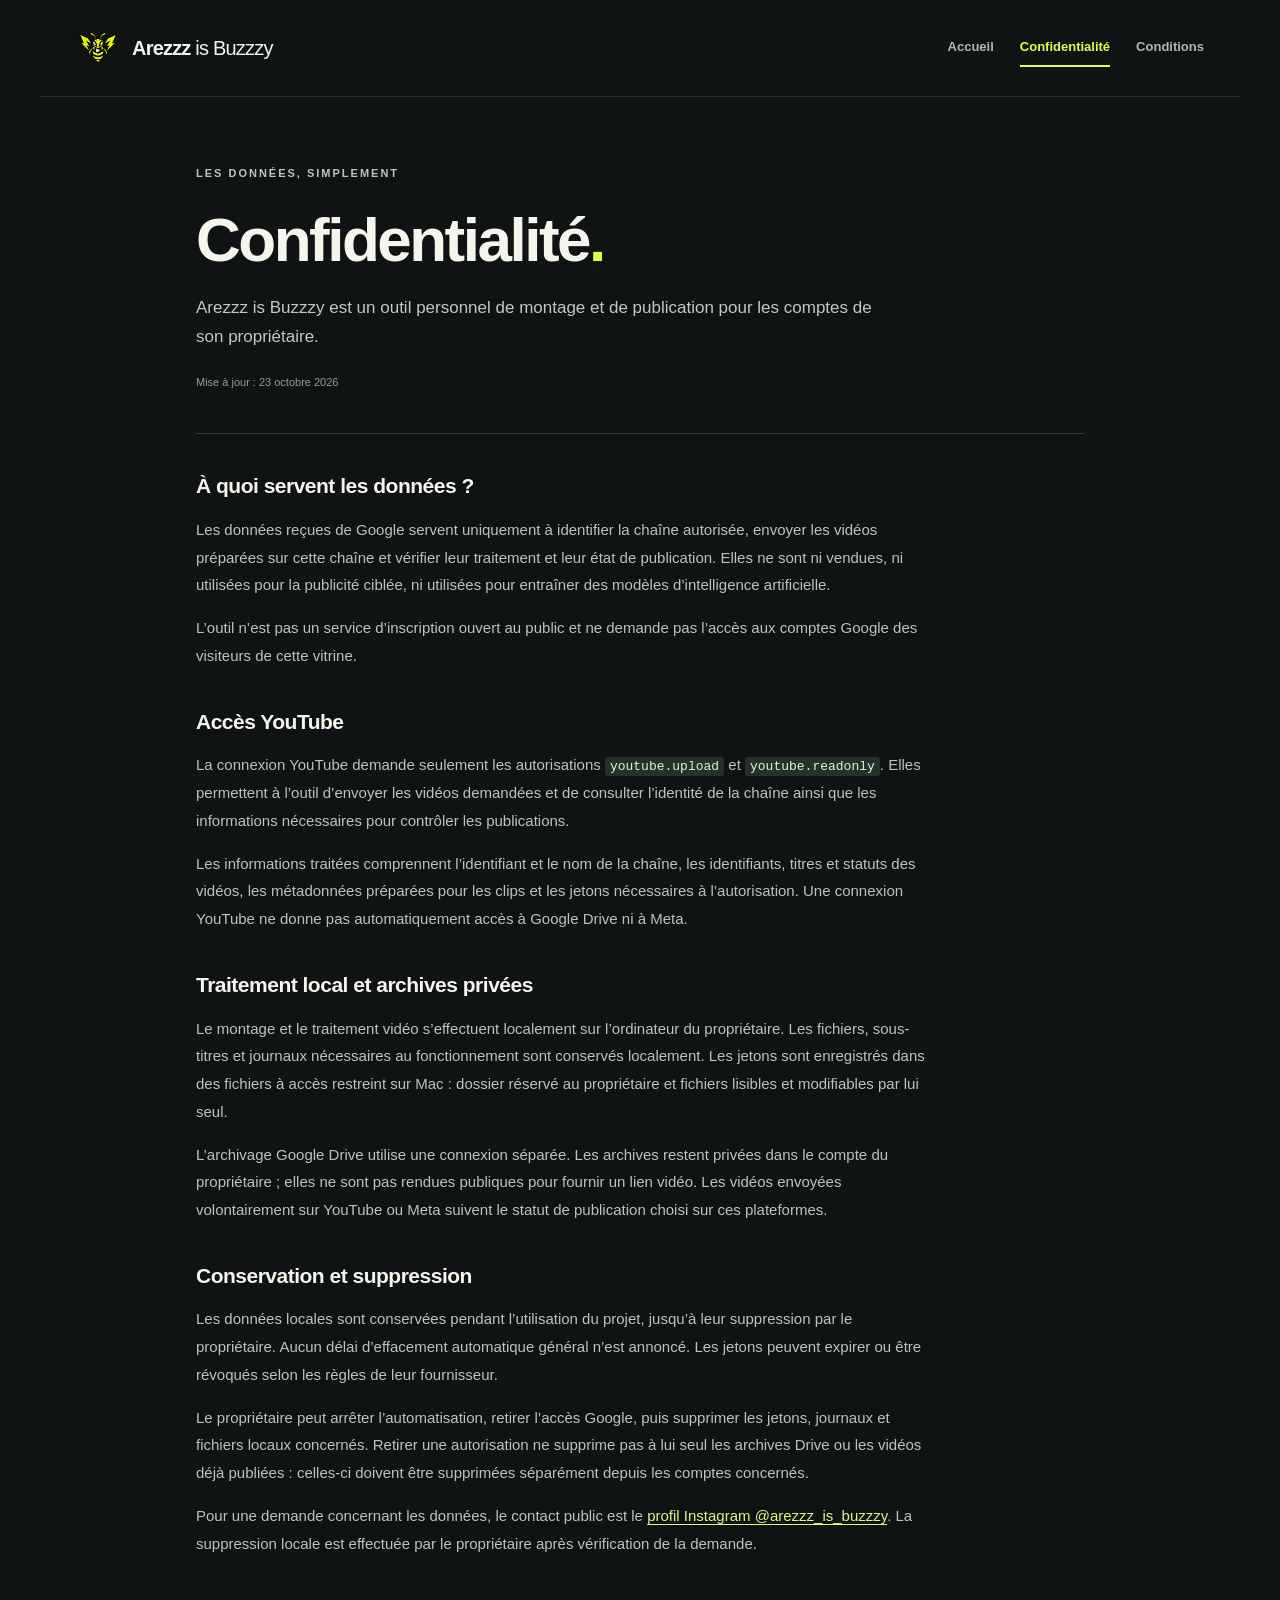
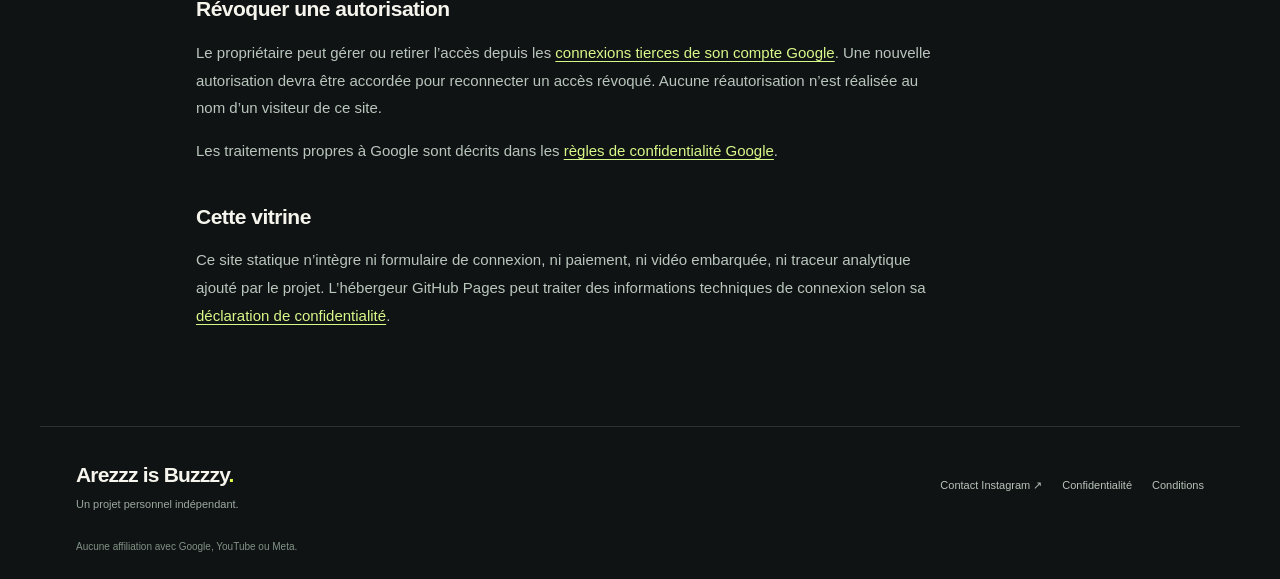
==== privacy.html @ 7836d9ff "Publier la vitrine personnelle et les pages de confidentialité Arezzz is Buzzzy" ====
<!doctype html>
<html lang="fr"><head><meta charset="utf-8"><meta name="viewport" content="width=device-width,initial-scale=1"><meta name="color-scheme" content="dark"><meta name="theme-color" content="#101313"><title>Confidentialité — Arezzz is Buzzzy</title><meta name="description" content="Utilisation des données, accès YouTube limités, traitement local et archives Drive privées."><link rel="canonical" href="https://imothepe-arezz.github.io/privacy.html"><link rel="icon" type="image/png" href="bee.png"><link rel="stylesheet" href="styles.css"><meta property="og:title" content="Confidentialité — Arezzz is Buzzzy"><meta property="og:description" content="Utilisation des données, accès YouTube limités, traitement local et archives Drive privées."><meta property="og:type" content="website"><meta property="og:url" content="https://imothepe-arezz.github.io/privacy.html">
<!-- google-site-verification : ajouter ici uniquement la balise officielle attribuée à ce site. -->
</head><body><a class="skip-link" href="#main">Aller au contenu</a>
<header class="site-header"><a class="brand" href="index.html" aria-label="Arezzz is Buzzzy — accueil"><img src="bee.png" alt="" width="44" height="44"><span>Arezzz <span class="brand-light">is Buzzzy</span></span></a><nav aria-label="Navigation principale"><a href="index.html">Accueil</a><a href="privacy.html" aria-current="page">Confidentialité</a><a href="terms.html">Conditions</a></nav></header><main id="main" class="document"><div class="document-heading"><p class="eyebrow">Les données, simplement</p><h1>Confidentialité<span class="dot">.</span></h1><p class="document-intro">Arezzz is Buzzzy est un outil personnel de montage et de publication pour les comptes de son propriétaire.</p><p class="updated">Mise à jour : 23 octobre 2026</p></div>
<div class="document-body"><section><h2>À quoi servent les données ?</h2><p>Les données reçues de Google servent uniquement à identifier la chaîne autorisée, envoyer les vidéos préparées sur cette chaîne et vérifier leur traitement et leur état de publication. Elles ne sont ni vendues, ni utilisées pour la publicité ciblée, ni utilisées pour entraîner des modèles d’intelligence artificielle.</p><p>L’outil n’est pas un service d’inscription ouvert au public et ne demande pas l’accès aux comptes Google des visiteurs de cette vitrine.</p></section>
<section><h2>Accès YouTube</h2><p>La connexion YouTube demande seulement les autorisations <code>youtube.upload</code> et <code>youtube.readonly</code>. Elles permettent à l’outil d’envoyer les vidéos demandées et de consulter l’identité de la chaîne ainsi que les informations nécessaires pour contrôler les publications.</p><p>Les informations traitées comprennent l’identifiant et le nom de la chaîne, les identifiants, titres et statuts des vidéos, les métadonnées préparées pour les clips et les jetons nécessaires à l’autorisation. Une connexion YouTube ne donne pas automatiquement accès à Google Drive ni à Meta.</p></section>
<section><h2>Traitement local et archives privées</h2><p>Le montage et le traitement vidéo s’effectuent localement sur l’ordinateur du propriétaire. Les fichiers, sous-titres et journaux nécessaires au fonctionnement sont conservés localement. Les jetons sont enregistrés dans des fichiers à accès restreint sur Mac : dossier réservé au propriétaire et fichiers lisibles et modifiables par lui seul.</p><p>L’archivage Google Drive utilise une connexion séparée. Les archives restent privées dans le compte du propriétaire ; elles ne sont pas rendues publiques pour fournir un lien vidéo. Les vidéos envoyées volontairement sur YouTube ou Meta suivent le statut de publication choisi sur ces plateformes.</p></section>
<section><h2>Conservation et suppression</h2><p>Les données locales sont conservées pendant l’utilisation du projet, jusqu’à leur suppression par le propriétaire. Aucun délai d’effacement automatique général n’est annoncé. Les jetons peuvent expirer ou être révoqués selon les règles de leur fournisseur.</p><p>Le propriétaire peut arrêter l’automatisation, retirer l’accès Google, puis supprimer les jetons, journaux et fichiers locaux concernés. Retirer une autorisation ne supprime pas à lui seul les archives Drive ou les vidéos déjà publiées : celles-ci doivent être supprimées séparément depuis les comptes concernés.</p><p>Pour une demande concernant les données, le contact public est le <a href="https://www.instagram.com/arezzz_is_buzzzy/" target="_blank" rel="noopener noreferrer">profil Instagram @arezzz_is_buzzzy</a>. La suppression locale est effectuée par le propriétaire après vérification de la demande.</p></section>
<section><h2>Révoquer une autorisation</h2><p>Le propriétaire peut gérer ou retirer l’accès depuis les <a href="https://myaccount.google.com/connections" target="_blank" rel="noopener noreferrer">connexions tierces de son compte Google</a>. Une nouvelle autorisation devra être accordée pour reconnecter un accès révoqué. Aucune réautorisation n’est réalisée au nom d’un visiteur de ce site.</p><p>Les traitements propres à Google sont décrits dans les <a href="https://policies.google.com/privacy" target="_blank" rel="noopener noreferrer">règles de confidentialité Google</a>.</p></section>
<section><h2>Cette vitrine</h2><p>Ce site statique n’intègre ni formulaire de connexion, ni paiement, ni vidéo embarquée, ni traceur analytique ajouté par le projet. L’hébergeur GitHub Pages peut traiter des informations techniques de connexion selon sa <a href="https://docs.github.com/en/site-policy/privacy-policies/github-general-privacy-statement" target="_blank" rel="noopener noreferrer">déclaration de confidentialité</a>.</p></section></div></main><footer class="site-footer"><div><a class="footer-brand" href="index.html">Arezzz is Buzzzy<span class="dot">.</span></a><p>Un projet personnel indépendant.</p></div><div class="footer-links"><a href="https://www.instagram.com/arezzz_is_buzzzy/" target="_blank" rel="noopener noreferrer">Contact Instagram ↗</a><a href="privacy.html">Confidentialité</a><a href="terms.html">Conditions</a></div><p class="fine-print">Aucune affiliation avec Google, YouTube ou Meta.</p></footer></body></html>
---- styles.css ----
*{box-sizing:border-box}html{scroll-behavior:smooth}body{margin:0;background:#101313;color:#f5f5ed;font-family:-apple-system,BlinkMacSystemFont,"Segoe UI",Arial,sans-serif;font-size:16px;line-height:1.55}a{color:inherit;text-decoration:none}a:focus-visible{outline:3px solid #8eece6;outline-offset:5px;border-radius:3px}img{max-width:100%;display:block}.skip-link{position:absolute;top:-100px;left:20px;background:#e2ff4b;color:#101313;padding:10px 16px;z-index:5}.skip-link:focus{top:12px}.site-header{max-width:1200px;margin:auto;padding:26px 36px;display:flex;align-items:center;justify-content:space-between;gap:24px;border-bottom:1px solid #2b3030}.brand{display:flex;align-items:center;gap:12px;font-size:20px;font-weight:800;letter-spacing:-.8px;white-space:nowrap}.brand img{width:44px;height:44px;object-fit:contain}.brand-light{font-weight:500}.site-header nav{display:flex;gap:26px;font-size:13px;font-weight:600;color:#aeb8b6}.site-header nav a{padding:8px 0}.site-header nav a:hover,.site-header nav a[aria-current]{color:#e2ff4b}.site-header nav a[aria-current]{border-bottom:2px solid #e2ff4b}main{max-width:1200px;margin:auto;padding:0 36px}.hero{display:grid;grid-template-columns:1.2fr 1fr;align-items:center;gap:30px;padding:76px 0 64px;min-height:590px}.eyebrow{font-size:11px;letter-spacing:2px;text-transform:uppercase;font-weight:700;color:#b9c8c1;margin:0 0 23px}.eyebrow>span{display:inline-block;width:7px;height:7px;background:#e2ff4b;border-radius:50%;margin-right:8px;box-shadow:0 0 18px #b5cc334d}h1,h2,p{margin-top:0}.hero h1{font-size:clamp(42px,5.8vw,76px);line-height:1.05;letter-spacing:-4.5px;margin-bottom:25px;font-weight:750}.hero h1 em{font-style:normal;color:#e2ff4b}.intro{color:#b8c3bd;font-size:17px;max-width:470px;line-height:1.7;margin-bottom:26px}.hero-actions{display:flex;gap:12px;flex-wrap:wrap}.button{display:inline-flex;justify-content:center;align-items:center;gap:26px;font-weight:750;font-size:13px;padding:13px 20px;border:1px solid transparent;border-radius:6px;transition:transform .15s ease,background .15s ease}.button:hover{transform:translateY(-2px)}.button-primary{background:#e2ff4b;color:#121612}.button-primary:hover{background:#efff98}.button-quiet{border-color:#46504b;color:#e3e9e0}.button-quiet:hover{background:#202925}.hero-note{font-size:11px;letter-spacing:.25px;color:#8f9f95;margin:22px 0 0}.hero-art{position:relative;isolation:isolate;display:grid;place-items:center;aspect-ratio:1;max-width:430px;justify-self:end;width:100%;background:radial-gradient(ellipse,#697e211c,transparent 65%)}.hero-art>img{position:relative;width:84%;height:auto;z-index:1;filter:drop-shadow(0 18px 40px #0008)}.orbit{position:absolute;inset:9%;border:1px solid #485334;border-radius:50%;transform:none}.orbit-one:after{content:"";position:absolute;width:8px;height:8px;background:#8eece6;border-radius:50%;right:10%;top:13%;box-shadow:0 0 18px #8eece64d}.orbit-two{inset:0;border-color:#25332f}.spark{position:absolute;color:#8eece6;font-weight:300;font-size:27px}.spark-one{top:12%;left:2%}.spark-two{bottom:8%;right:0}.art-label{position:absolute;bottom:-12px;font-size:8px;letter-spacing:3px;color:#89aaa0}.principles{display:grid;grid-template-columns:repeat(3,1fr);gap:14px;border-top:1px solid #303a32;padding-top:28px;padding-bottom:70px}.principles article{padding:25px 23px;background:#181e1a;border:1px solid #2c372d;border-radius:8px}.card-number{font-size:10px;color:#8eece6;letter-spacing:1px;display:block;margin-bottom:18px}.principles h2{font-size:18px;letter-spacing:-.5px;margin-bottom:10px}.principles p{font-size:13px;color:#b3bdb5;margin-bottom:0;line-height:1.7}.workflow{display:grid;grid-template-columns:1fr 1.15fr;gap:55px;padding:0 0 58px}.workflow h2{font-size:36px;line-height:1.18;letter-spacing:-1.4px}.workflow ol{list-style:none;padding:0;margin:0}.workflow li{display:grid;grid-template-columns:90px 1fr;gap:25px;border-top:1px solid #303a32;padding:18px 0}.workflow li>span{font-weight:700;font-size:14px;color:#e2ff4b}.workflow li p{font-size:13px;color:#b3bdb5;margin:0}.connection-note{padding:30px;border:1px solid #3b4a3c;border-radius:9px;margin:0 0 66px;display:flex;gap:18px;align-items:flex-start;background:linear-gradient(120deg,#1b261e,#151d1b)}.status-dot{background:#8eece6;min-width:8px;height:8px;border-radius:50%;margin-top:8px}.connection-note h2{font-size:18px;margin-bottom:10px}.connection-note p{font-size:13px;max-width:780px;color:#b7c4bc;margin-bottom:17px}.text-link{color:#e2ff4b;font-size:12px;font-weight:650;display:inline-flex;gap:18px}.site-footer{max-width:1200px;margin:auto;padding:32px 36px 25px;border-top:1px solid #2b3030;display:grid;grid-template-columns:1fr 1fr;gap:14px}.footer-brand{font-size:21px;letter-spacing:-.8px;font-weight:750}.dot{color:#e2ff4b}.site-footer p{font-size:11px;color:#9aaa9f;margin:5px 0 0}.footer-links{display:flex;gap:20px;justify-content:flex-end;align-items:center;font-size:11px;color:#b8c4bb}.footer-links a:hover{color:#e2ff4b}.site-footer .fine-print{font-size:10px;grid-column:1/-1;margin-top:12px;color:#809286}.document{max-width:960px}.document-heading{padding:68px 0 42px;border-bottom:1px solid #303a32}.document h1{font-size:clamp(38px,5vw,62px);line-height:1.12;letter-spacing:-2.5px;margin-bottom:20px;overflow-wrap:anywhere}.document-intro{font-size:17px;color:#bfcbc2;max-width:680px;line-height:1.7}.updated{font-size:11px;color:#8f9f95;margin:22px 0 0}.document-body{padding:36px 0 60px;max-width:740px}.document-body section{margin-bottom:36px}.document-body h2{font-size:21px;letter-spacing:-.5px;margin-bottom:13px}.document-body p{color:#b9c6bd;font-size:15px;line-height:1.85;margin-bottom:15px}.document-body a{color:#d9f88a;text-decoration:underline;text-decoration-thickness:1px;text-underline-offset:3px}.document-body code{font-size:13px;color:#dcf4e1;background:#25322a;border-radius:3px;padding:2px 5px;overflow-wrap:anywhere}@media(max-width:760px){.site-header{padding:18px 22px;align-items:flex-start;gap:16px;flex-direction:column}.brand{font-size:19px}.brand img{width:38px;height:38px}.site-header nav{width:100%;justify-content:space-between;gap:14px;font-size:12px}main{padding:0 22px}.hero{padding:44px 0 40px;grid-template-columns:1fr;min-height:auto;gap:36px}.hero h1{letter-spacing:-2.5px;font-size:clamp(43px,10vw,62px)}.intro{font-size:15px;max-width:530px}.eyebrow{font-size:10px;margin-bottom:20px}.hero-art{max-width:290px;justify-self:center;margin:0 0 14px}.hero-note{font-size:10px;line-height:1.8}.principles{grid-template-columns:1fr;padding-bottom:48px;padding-top:20px;gap:10px}.principles article{padding:21px}.card-number{margin-bottom:10px}.principles h2{font-size:18px}.workflow{grid-template-columns:1fr;gap:12px;padding-bottom:38px}.workflow h2{font-size:31px}.workflow li{grid-template-columns:75px 1fr;gap:15px}.connection-note{padding:22px 19px;margin-bottom:42px;gap:13px}.connection-note h2{font-size:17px;line-height:1.4}.site-footer{padding:27px 22px;grid-template-columns:1fr;gap:19px}.footer-links{justify-content:flex-start;flex-wrap:wrap;gap:18px}.site-footer .fine-print{margin-top:0}.document-heading{padding:43px 0 30px}.document-intro{font-size:15px}.document-body{padding-top:29px}.document-body p{font-size:14px}.document-body h2{font-size:20px}}@media(prefers-reduced-motion:reduce){html{scroll-behavior:auto}.button{transition:none}.button:hover{transform:none}}
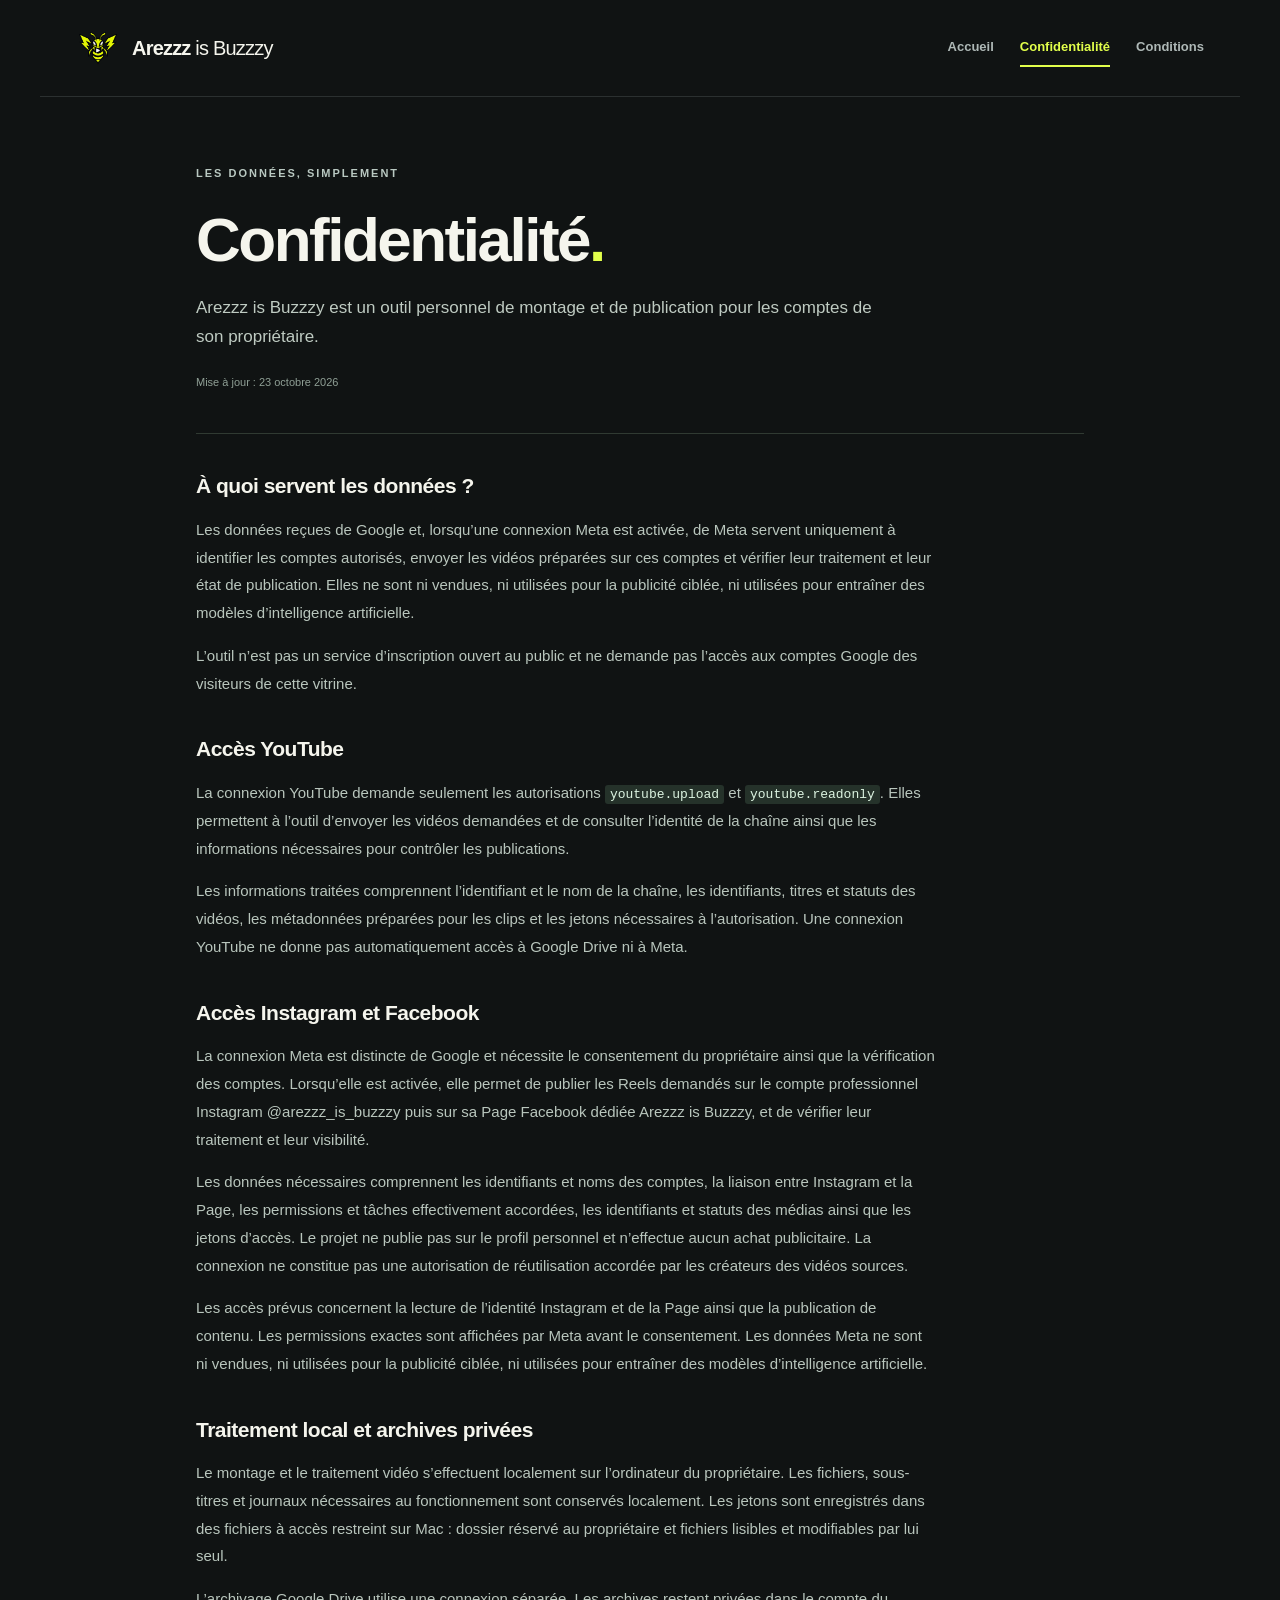
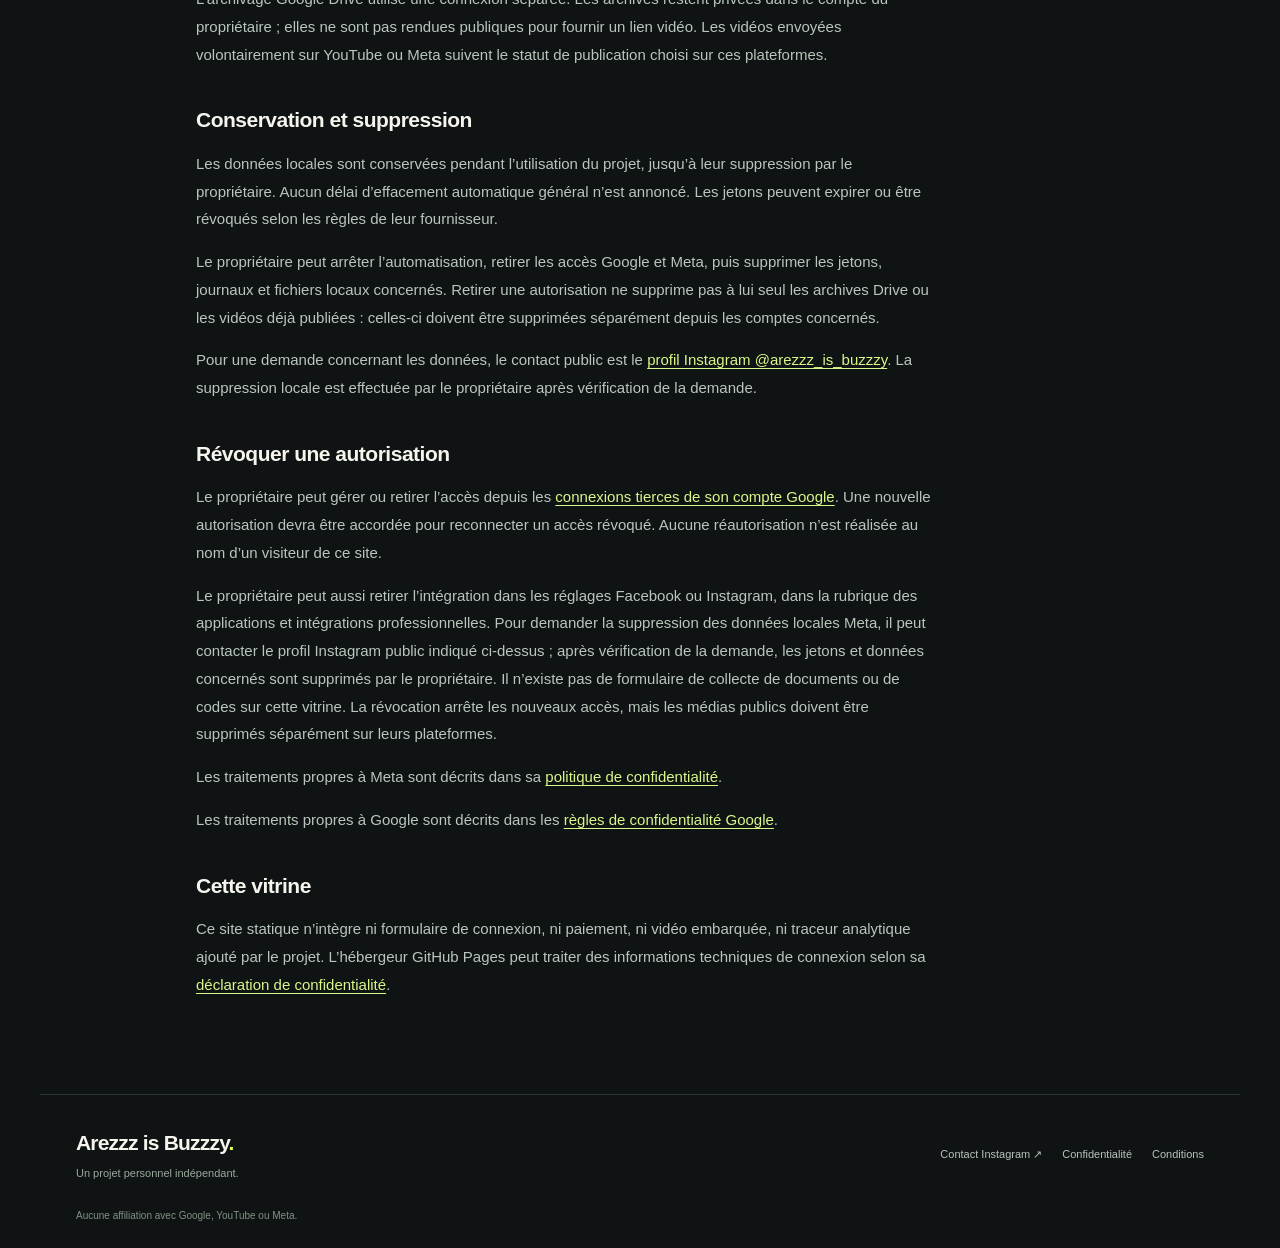
==== commit c9a90cbd: "Describe scoped Meta publishing and data deletion for personal workflow" ====
--- a/privacy.html
+++ b/privacy.html
@@ -1,11 +1,12 @@
 <!doctype html>
-<html lang="fr"><head><meta charset="utf-8"><meta name="viewport" content="width=device-width,initial-scale=1"><meta name="color-scheme" content="dark"><meta name="theme-color" content="#101313"><title>Confidentialité — Arezzz is Buzzzy</title><meta name="description" content="Utilisation des données, accès YouTube limités, traitement local et archives Drive privées."><link rel="canonical" href="https://imothepe-arezz.github.io/privacy.html"><link rel="icon" type="image/png" href="bee.png"><link rel="stylesheet" href="styles.css"><meta property="og:title" content="Confidentialité — Arezzz is Buzzzy"><meta property="og:description" content="Utilisation des données, accès YouTube limités, traitement local et archives Drive privées."><meta property="og:type" content="website"><meta property="og:url" content="https://imothepe-arezz.github.io/privacy.html">
+<html lang="fr"><head><meta charset="utf-8"><meta name="viewport" content="width=device-width,initial-scale=1"><meta name="color-scheme" content="dark"><meta name="theme-color" content="#101313"><title>Confidentialité — Arezzz is Buzzzy</title><meta name="description" content="Utilisation des données, accès YouTube et Meta limités, traitement local et archives Drive privées."><link rel="canonical" href="https://imothepe-arezz.github.io/privacy.html"><link rel="icon" type="image/png" href="bee.png"><link rel="stylesheet" href="styles.css"><meta property="og:title" content="Confidentialité — Arezzz is Buzzzy"><meta property="og:description" content="Utilisation des données, accès YouTube et Meta limités, traitement local et archives Drive privées."><meta property="og:type" content="website"><meta property="og:url" content="https://imothepe-arezz.github.io/privacy.html">
 <!-- google-site-verification : ajouter ici uniquement la balise officielle attribuée à ce site. -->
 </head><body><a class="skip-link" href="#main">Aller au contenu</a>
 <header class="site-header"><a class="brand" href="index.html" aria-label="Arezzz is Buzzzy — accueil"><img src="bee.png" alt="" width="44" height="44"><span>Arezzz <span class="brand-light">is Buzzzy</span></span></a><nav aria-label="Navigation principale"><a href="index.html">Accueil</a><a href="privacy.html" aria-current="page">Confidentialité</a><a href="terms.html">Conditions</a></nav></header><main id="main" class="document"><div class="document-heading"><p class="eyebrow">Les données, simplement</p><h1>Confidentialité<span class="dot">.</span></h1><p class="document-intro">Arezzz is Buzzzy est un outil personnel de montage et de publication pour les comptes de son propriétaire.</p><p class="updated">Mise à jour : 23 octobre 2026</p></div>
-<div class="document-body"><section><h2>À quoi servent les données ?</h2><p>Les données reçues de Google servent uniquement à identifier la chaîne autorisée, envoyer les vidéos préparées sur cette chaîne et vérifier leur traitement et leur état de publication. Elles ne sont ni vendues, ni utilisées pour la publicité ciblée, ni utilisées pour entraîner des modèles d’intelligence artificielle.</p><p>L’outil n’est pas un service d’inscription ouvert au public et ne demande pas l’accès aux comptes Google des visiteurs de cette vitrine.</p></section>
+<div class="document-body"><section><h2>À quoi servent les données ?</h2><p>Les données reçues de Google et, lorsqu’une connexion Meta est activée, de Meta servent uniquement à identifier les comptes autorisés, envoyer les vidéos préparées sur ces comptes et vérifier leur traitement et leur état de publication. Elles ne sont ni vendues, ni utilisées pour la publicité ciblée, ni utilisées pour entraîner des modèles d’intelligence artificielle.</p><p>L’outil n’est pas un service d’inscription ouvert au public et ne demande pas l’accès aux comptes Google des visiteurs de cette vitrine.</p></section>
 <section><h2>Accès YouTube</h2><p>La connexion YouTube demande seulement les autorisations <code>youtube.upload</code> et <code>youtube.readonly</code>. Elles permettent à l’outil d’envoyer les vidéos demandées et de consulter l’identité de la chaîne ainsi que les informations nécessaires pour contrôler les publications.</p><p>Les informations traitées comprennent l’identifiant et le nom de la chaîne, les identifiants, titres et statuts des vidéos, les métadonnées préparées pour les clips et les jetons nécessaires à l’autorisation. Une connexion YouTube ne donne pas automatiquement accès à Google Drive ni à Meta.</p></section>
+<section><h2>Accès Instagram et Facebook</h2><p>La connexion Meta est distincte de Google et nécessite le consentement du propriétaire ainsi que la vérification des comptes. Lorsqu’elle est activée, elle permet de publier les Reels demandés sur le compte professionnel Instagram @arezzz_is_buzzzy puis sur sa Page Facebook dédiée Arezzz is Buzzzy, et de vérifier leur traitement et leur visibilité.</p><p>Les données nécessaires comprennent les identifiants et noms des comptes, la liaison entre Instagram et la Page, les permissions et tâches effectivement accordées, les identifiants et statuts des médias ainsi que les jetons d’accès. Le projet ne publie pas sur le profil personnel et n’effectue aucun achat publicitaire. La connexion ne constitue pas une autorisation de réutilisation accordée par les créateurs des vidéos sources.</p><p>Les accès prévus concernent la lecture de l’identité Instagram et de la Page ainsi que la publication de contenu. Les permissions exactes sont affichées par Meta avant le consentement. Les données Meta ne sont ni vendues, ni utilisées pour la publicité ciblée, ni utilisées pour entraîner des modèles d’intelligence artificielle.</p></section>
 <section><h2>Traitement local et archives privées</h2><p>Le montage et le traitement vidéo s’effectuent localement sur l’ordinateur du propriétaire. Les fichiers, sous-titres et journaux nécessaires au fonctionnement sont conservés localement. Les jetons sont enregistrés dans des fichiers à accès restreint sur Mac : dossier réservé au propriétaire et fichiers lisibles et modifiables par lui seul.</p><p>L’archivage Google Drive utilise une connexion séparée. Les archives restent privées dans le compte du propriétaire ; elles ne sont pas rendues publiques pour fournir un lien vidéo. Les vidéos envoyées volontairement sur YouTube ou Meta suivent le statut de publication choisi sur ces plateformes.</p></section>
-<section><h2>Conservation et suppression</h2><p>Les données locales sont conservées pendant l’utilisation du projet, jusqu’à leur suppression par le propriétaire. Aucun délai d’effacement automatique général n’est annoncé. Les jetons peuvent expirer ou être révoqués selon les règles de leur fournisseur.</p><p>Le propriétaire peut arrêter l’automatisation, retirer l’accès Google, puis supprimer les jetons, journaux et fichiers locaux concernés. Retirer une autorisation ne supprime pas à lui seul les archives Drive ou les vidéos déjà publiées : celles-ci doivent être supprimées séparément depuis les comptes concernés.</p><p>Pour une demande concernant les données, le contact public est le <a href="https://www.instagram.com/arezzz_is_buzzzy/" target="_blank" rel="noopener noreferrer">profil Instagram @arezzz_is_buzzzy</a>. La suppression locale est effectuée par le propriétaire après vérification de la demande.</p></section>
-<section><h2>Révoquer une autorisation</h2><p>Le propriétaire peut gérer ou retirer l’accès depuis les <a href="https://myaccount.google.com/connections" target="_blank" rel="noopener noreferrer">connexions tierces de son compte Google</a>. Une nouvelle autorisation devra être accordée pour reconnecter un accès révoqué. Aucune réautorisation n’est réalisée au nom d’un visiteur de ce site.</p><p>Les traitements propres à Google sont décrits dans les <a href="https://policies.google.com/privacy" target="_blank" rel="noopener noreferrer">règles de confidentialité Google</a>.</p></section>
+<section id="suppression-donnees"><h2>Conservation et suppression</h2><p>Les données locales sont conservées pendant l’utilisation du projet, jusqu’à leur suppression par le propriétaire. Aucun délai d’effacement automatique général n’est annoncé. Les jetons peuvent expirer ou être révoqués selon les règles de leur fournisseur.</p><p>Le propriétaire peut arrêter l’automatisation, retirer les accès Google et Meta, puis supprimer les jetons, journaux et fichiers locaux concernés. Retirer une autorisation ne supprime pas à lui seul les archives Drive ou les vidéos déjà publiées : celles-ci doivent être supprimées séparément depuis les comptes concernés.</p><p>Pour une demande concernant les données, le contact public est le <a href="https://www.instagram.com/arezzz_is_buzzzy/" target="_blank" rel="noopener noreferrer">profil Instagram @arezzz_is_buzzzy</a>. La suppression locale est effectuée par le propriétaire après vérification de la demande.</p></section>
+<section><h2>Révoquer une autorisation</h2><p>Le propriétaire peut gérer ou retirer l’accès depuis les <a href="https://myaccount.google.com/connections" target="_blank" rel="noopener noreferrer">connexions tierces de son compte Google</a>. Une nouvelle autorisation devra être accordée pour reconnecter un accès révoqué. Aucune réautorisation n’est réalisée au nom d’un visiteur de ce site.</p><p>Le propriétaire peut aussi retirer l’intégration dans les réglages Facebook ou Instagram, dans la rubrique des applications et intégrations professionnelles. Pour demander la suppression des données locales Meta, il peut contacter le profil Instagram public indiqué ci-dessus ; après vérification de la demande, les jetons et données concernés sont supprimés par le propriétaire. Il n’existe pas de formulaire de collecte de documents ou de codes sur cette vitrine. La révocation arrête les nouveaux accès, mais les médias publics doivent être supprimés séparément sur leurs plateformes.</p><p>Les traitements propres à Meta sont décrits dans sa <a href="https://www.facebook.com/privacy/policy/" target="_blank" rel="noopener noreferrer">politique de confidentialité</a>.</p><p>Les traitements propres à Google sont décrits dans les <a href="https://policies.google.com/privacy" target="_blank" rel="noopener noreferrer">règles de confidentialité Google</a>.</p></section>
 <section><h2>Cette vitrine</h2><p>Ce site statique n’intègre ni formulaire de connexion, ni paiement, ni vidéo embarquée, ni traceur analytique ajouté par le projet. L’hébergeur GitHub Pages peut traiter des informations techniques de connexion selon sa <a href="https://docs.github.com/en/site-policy/privacy-policies/github-general-privacy-statement" target="_blank" rel="noopener noreferrer">déclaration de confidentialité</a>.</p></section></div></main><footer class="site-footer"><div><a class="footer-brand" href="index.html">Arezzz is Buzzzy<span class="dot">.</span></a><p>Un projet personnel indépendant.</p></div><div class="footer-links"><a href="https://www.instagram.com/arezzz_is_buzzzy/" target="_blank" rel="noopener noreferrer">Contact Instagram ↗</a><a href="privacy.html">Confidentialité</a><a href="terms.html">Conditions</a></div><p class="fine-print">Aucune affiliation avec Google, YouTube ou Meta.</p></footer></body></html>
